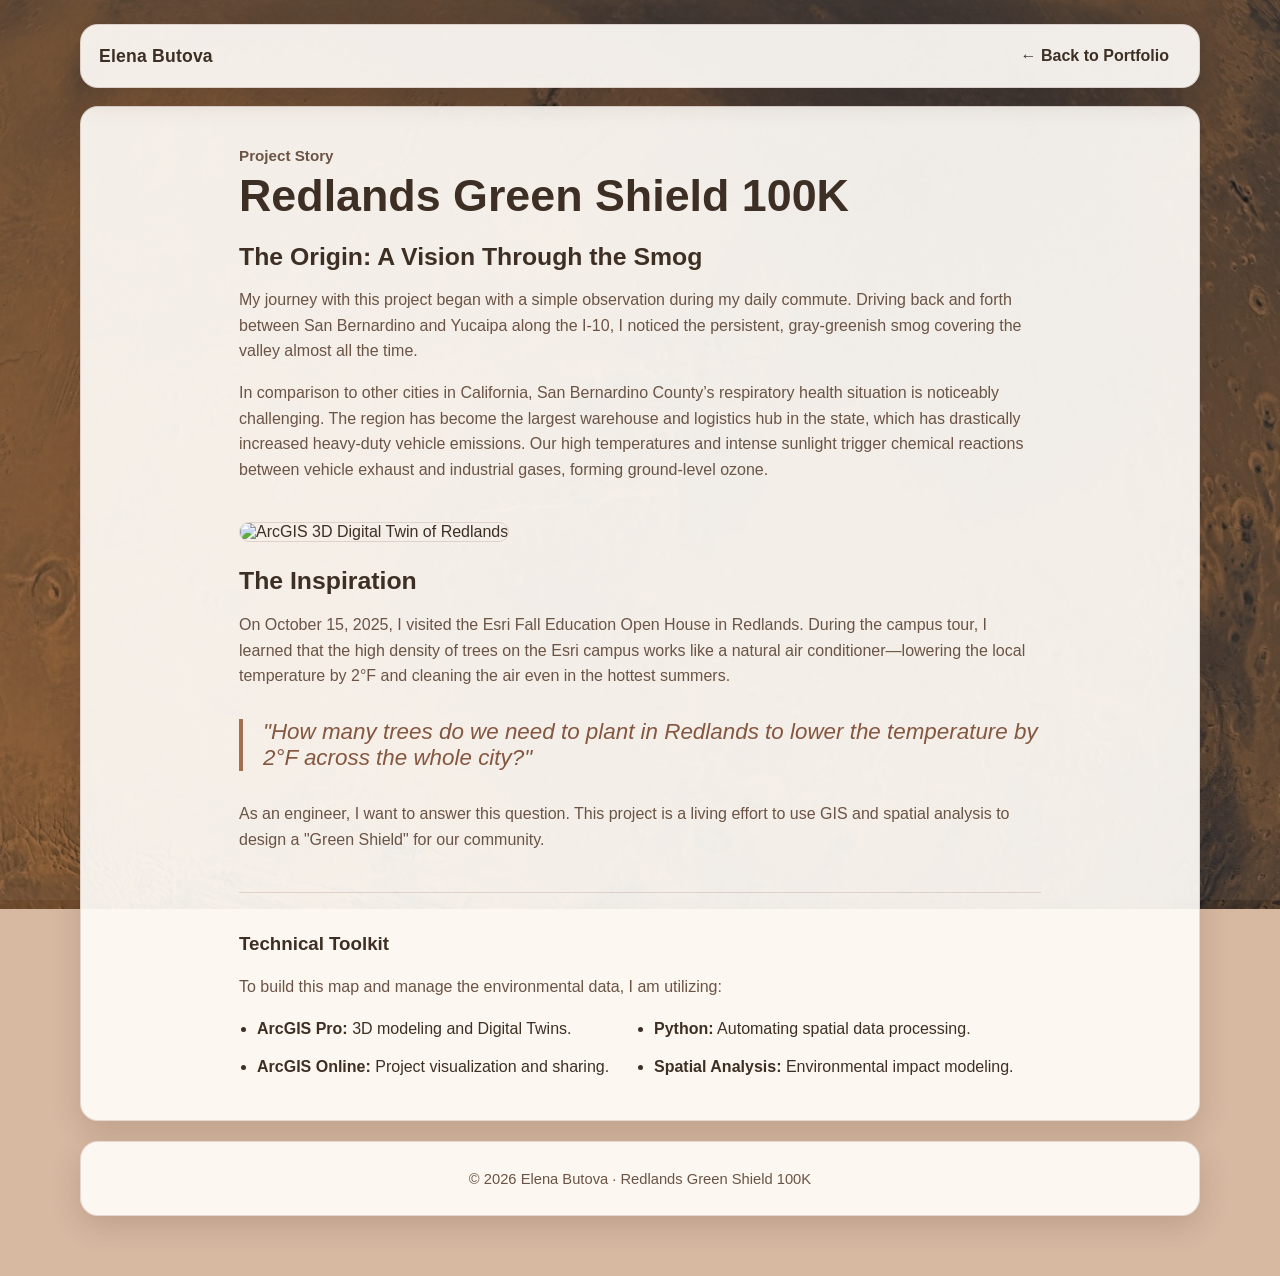
==== redlands-green-shield.html @ 52fdf7ba "Update redlands-green-shield.html" ====
<!DOCTYPE html>
<html lang="en">
<head>
  <meta charset="UTF-8">
  <meta name="viewport" content="width=device-width, initial-scale=1.0" />
  <title>Redlands Green Shield 100K | Project Story</title>
  
  <link rel="icon" href="assets/favicon.ico" />
  <link rel="icon" type="image/png" sizes="32x32" href="assets/favicon-32x32.png" />
  <link rel="icon" type="image/png" sizes="16x16" href="assets/favicon-16x16.png" />
  <link rel="apple-touch-icon" href="assets/apple-touch-icon.png" />

  <link rel="stylesheet" href="styles.css" />
  <style>
    .story-content {
      max-width: 850px;
      margin: 0 auto;
      padding: 40px 24px;
    }
    .article-image {
      width: 100%;
      border-radius: var(--radius);
      margin: 24px 0;
      border: 1px solid var(--card-border);
    }
    blockquote {
      font-size: 1.4rem;
      font-style: italic;
      color: var(--accent-dark);
      border-left: 4px solid var(--accent);
      padding-left: 20px;
      margin: 30px 0;
    }
  </style>
</head>
<body>
  <div class="container">
    <header class="topbar card">
      <div class="topbar-inner">
        <div class="brand">Elena Butova</div>
        <nav class="nav">
          <a href="index.html">← Back to Portfolio</a>
        </nav>
      </div>
    </header>

    <main class="card">
      <div class="story-content">
        <p class="eyebrow">Project Story</p>
        <h1 style="font-size: 2.8rem; margin-bottom: 20px;">Redlands Green Shield 100K</h1>
        
        <section>
          <h2>The Origin: A Vision Through the Smog</h2>
          <p class="muted">
            My journey with this project began with a simple observation during my daily commute. 
            Driving back and forth between San Bernardino and Yucaipa along the I-10, I noticed 
            the persistent, gray-greenish smog covering the valley almost all the time.
          </p>
          <p class="muted">
            In comparison to other cities in California, San Bernardino County’s respiratory 
            health situation is noticeably challenging. The region has become the largest 
            warehouse and logistics hub in the state, which has drastically increased 
            heavy-duty vehicle emissions. Our high temperatures and intense sunlight trigger 
            chemical reactions between vehicle exhaust and industrial gases, forming ground-level ozone.
          </p>
        </section>

        <img src="assets/redlands-map-preview.jpg" alt="ArcGIS 3D Digital Twin of Redlands" class="article-image" />

        <section>
          <h2>The Inspiration</h2>
          <p class="muted">
            On October 15, 2025, I visited the Esri Fall Education Open House in Redlands. 
            During the campus tour, I learned that the high density of trees on the Esri campus 
            works like a natural air conditioner—lowering the local temperature by 2°F and 
            cleaning the air even in the hottest summers.
          </p>
          
          <blockquote>
            "How many trees do we need to plant in Redlands to lower the temperature by 2°F across the whole city?"
          </blockquote>

          <p class="muted">
            As an engineer, I want to answer this question. This project is a living effort to 
            use GIS and spatial analysis to design a "Green Shield" for our community.
          </p>
        </section>

        <hr style="border: 0; border-top: 1px solid var(--card-border); margin: 40px 0;">

        <section id="tools">
          <h3>Technical Toolkit</h3>
          <p class="muted">To build this map and manage the environmental data, I am utilizing:</p>
          <ul class="clean" style="display: grid; grid-template-columns: 1fr 1fr; gap: 10px;">
            <li><strong>ArcGIS Pro:</strong> 3D modeling and Digital Twins.</li>
            <li><strong>Python:</strong> Automating spatial data processing.</li>
            <li><strong>ArcGIS Online:</strong> Project visualization and sharing.</li>
            <li><strong>Spatial Analysis:</strong> Environmental impact modeling.</li>
          </ul>
        </section>
      </div>
    </main>

    <footer class="card" style="margin-top: 20px;">
      <p>© <span id="year"></span> Elena Butova · Redlands Green Shield 100K</p>
    </footer>
  </div>

  <script>
    document.getElementById("year").textContent = new Date().getFullYear();
  </script>
</body>
</html>
---- styles.css ----
/* Overlay presets:
   Soft (current): --bg-overlay: rgba(246, 236, 226, 0.12)
   Medium:         --bg-overlay: rgba(246, 236, 226, 0.22)
   Strong:         --bg-overlay: rgba(246, 236, 226, 0.40)
*/
:root{
  --bg-overlay: rgba(246, 236, 226, 0.12);
  --card: rgba(255, 252, 248, 0.92);
  --card-border: rgba(140, 110, 90, 0.22);
  --text: #3e2f25;
  --text-soft: #6a5445;
  --accent: #a26f4f;
  --accent-dark: #845740;
  --shadow: 0 10px 30px rgba(60, 40, 30, 0.16);
  --radius: 18px;
  --maxw: 1120px;
}
* { box-sizing: border-box; }
html, body {
  margin: 0;
  min-height: 100%;
}
body {
  position: relative;
  font-family: Inter, "Segoe UI", Roboto, Arial, sans-serif;
  color: var(--text);
  scroll-behavior: smooth;
  background-color: #d7b8a1; /* fallback only */
}

/* Mars image layer (filter affects image itself) */
body::before {
  content: "";
  position: fixed;
  inset: 0;
  z-index: -2;
  background: url("assets/mars-topo.jpg") center top / cover no-repeat;
  /* Presets:
     Balanced: brightness(0.62) saturate(0.88) contrast(0.92);
     Darker:   brightness(0.52) saturate(0.84) contrast(0.90);
     Softer:   brightness(0.68) saturate(0.90) contrast(0.94);
  */
  filter: brightness(0.62) saturate(0.88) contrast(0.92);
  transform: scale(1.02);
}

/* Very light wash (optional) */
body::after {
  content: "";
  position: fixed;
  inset: 0;
  z-index: -1;
  background: rgba(237, 214, 196, 0.06);
}


.container{
  width: min(var(--maxw), 92%);
  margin: 24px auto 60px;
}
.card{
  background: var(--card);
  border: 1px solid var(--card-border);
  border-radius: var(--radius);
  box-shadow: var(--shadow);
}
.topbar{
  position: sticky;
  top: 12px;
  z-index: 100;
  margin-bottom: 18px;
  backdrop-filter: none;
}
.topbar-inner{
  display: flex;
  align-items: center;
  justify-content: space-between;
  padding: 14px 18px;
  gap: 14px;
}
.brand{
  font-weight: 800;
  letter-spacing: 0.2px;
  font-size: 1.1rem;
  white-space: nowrap;
}
.nav{
  display: flex;
  flex-wrap: wrap;
  gap: 10px;
  justify-content: flex-end;
}
.nav a{
  text-decoration: none;
  color: var(--text);
  font-weight: 600;
  padding: 8px 12px;
  border-radius: 10px;
}
.nav a:hover{ background: rgba(162,111,79,0.10); }
.btn{
  display: inline-flex;
  align-items: center;
  min-height: 44px;
  text-decoration: none;
  border: none;
  cursor: pointer;
  background: var(--accent);
  color: #fff !important;
  font-weight: 700;
  padding: 11px 16px;
  border-radius: 12px;
  transition: .2s ease;
}
.btn:hover{ background: var(--accent-dark); transform: translateY(-1px); }
.btn.secondary{
  background: #fff;
  color: var(--text) !important;
  border: 1px solid var(--card-border);
}
.hero{
  display: grid;
  grid-template-columns: 220px 1fr;
  gap: 24px;
  padding: 24px;
  margin-bottom: 18px;
}
.portrait-wrap{
  width: 100%;
  aspect-ratio: 4/5;
  border-radius: 14px;
  overflow: hidden;
  border: 1px solid var(--card-border);
  background: #f2e6dd;
}
.portrait-wrap img{
  width: 100%;
  height: 100%;
  object-fit: cover;
  display: block;
}
.eyebrow{
  font-size: .95rem;
  color: var(--text-soft);
  margin: 0 0 6px;
  font-weight: 600;
}
h1{
  margin: 0;
  font-size: clamp(1.6rem, 2.3vw, 2.3rem);
  line-height: 1.15;
}
.subtitle{
  margin: 10px 0 14px;
  color: var(--text-soft);
  font-size: 1.05rem;
  line-height: 1.45;
  max-width: 700px;
}
.hero-actions{
  display: flex;
  flex-wrap: wrap;
  gap: 10px;
}
.grid-2{
  display: grid;
  grid-template-columns: 1fr 1fr;
  gap: 18px;
  margin-bottom: 18px;
}
.section{ padding: 22px; }
h2{
  margin: 0 0 14px;
  font-size: 1.55rem;
  line-height: 1.2;
}
.muted{ color: var(--text-soft); line-height: 1.6; }
ul.clean{
  margin: 12px 0 0;
  padding-left: 18px;
  line-height: 1.7;
}
.projects-wrap{
  display: grid;
  grid-template-columns: 1.6fr 1fr;
  gap: 18px;
}
.project-card{
  border: 1px solid var(--card-border);
  border-radius: 14px;
  padding: 14px;
  margin-bottom: 12px;
  background: rgba(255,255,255,0.65);
}
.project-title{
  margin: 0 0 6px;
  font-size: 1.15rem;
  font-weight: 800;
}
.project-text{
  margin: 0 0 10px;
  color: var(--text-soft);
  line-height: 1.5;
}
.contact-item{
  margin: 8px 0;
  line-height: 1.6;
}
.contact-item a{
  color: var(--accent-dark);
  text-decoration: none;
  font-weight: 600;
  word-break: break-all;
}
.contact-item a:hover{ text-decoration: underline; }
footer{
  margin-top: 20px;
  text-align: center;
  color: var(--text-soft);
  font-size: .92rem;
  padding: 14px;
}
@media (max-width: 900px){
  body { font-size: 16px; }
  .hero{ grid-template-columns: 1fr; padding: 16px; }
  .portrait-wrap{ max-width: 180px; }
  .grid-2, .projects-wrap{ grid-template-columns: 1fr; }
  .section { padding: 16px; }
  .topbar-inner{ align-items: flex-start; flex-direction: column; }
  .nav{ justify-content: flex-start; }
}


.contact-form{
  margin-top: 12px;
  display: grid;
  gap: 8px;
}
.contact-form label{
  font-weight: 700;
  color: var(--text);
  font-size: 0.95rem;
}
.contact-form input,
.contact-form textarea{
  width: 100%;
  border: 1px solid var(--card-border);
  border-radius: 10px;
  padding: 10px 12px;
  font: inherit;
  color: var(--text);
  background: rgba(255,255,255,0.9);
}
.contact-form input:focus,
.contact-form textarea:focus{
  outline: 2px solid rgba(162,111,79,0.3);
  border-color: var(--accent);
}
.form-note{
  margin: 6px 0 0;
  color: var(--text-soft);
  font-size: 0.88rem;
  line-height: 1.4;
}


/* Top menu social icons */
.icon-link{
  width: 40px;
  height: 40px;
  min-height: 40px !important;
  display: inline-flex;
  align-items: center;
  justify-content: center;
  border-radius: 10px;
  border: 1px solid var(--card-border);
  background: rgba(255,255,255,0.9);
  text-decoration: none;
  color: var(--text);
  padding: 0 !important;
}
.icon-link:hover{
  background: rgba(162,111,79,0.12);
}
.icon-link svg{
  width: 20px;
  height: 20px;
  fill: currentColor;
}



.icon-link img{
  width: 18px;
  height: 18px;
  display: block;
  object-fit: contain;
  filter: none;
}

.contact-form .btn{ width: fit-content; }
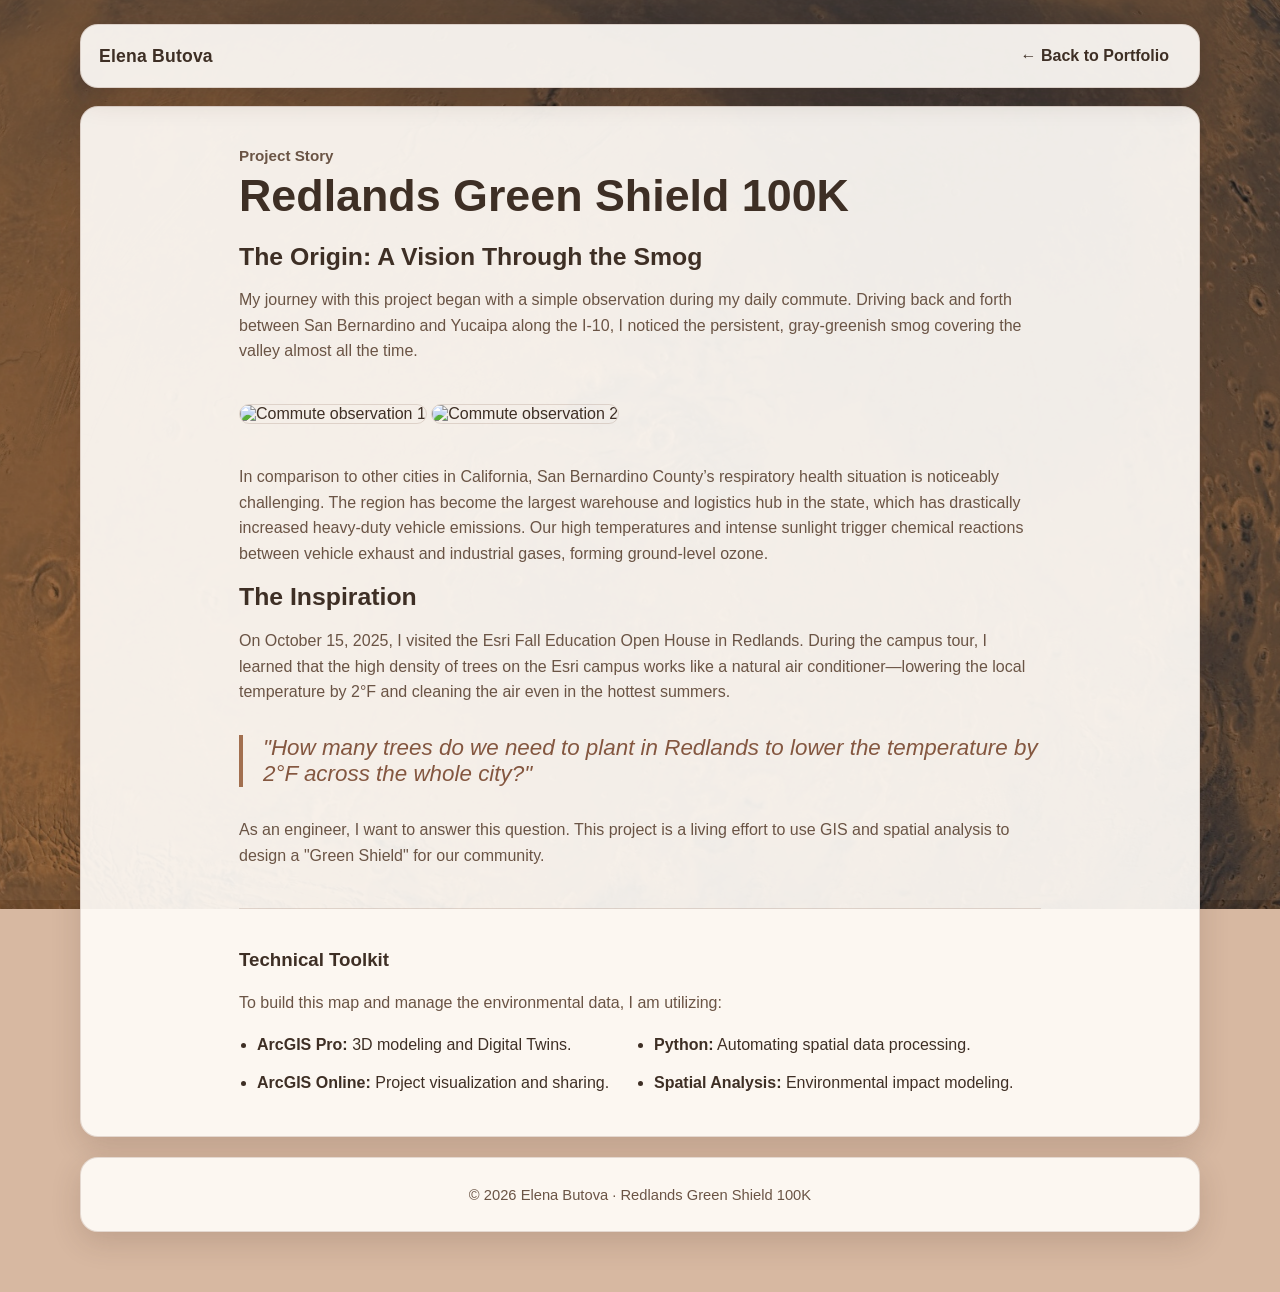
==== commit 2553d0d1: "Update redlands-green-shield.html" ====
--- a/redlands-green-shield.html
+++ b/redlands-green-shield.html
@@ -56,6 +56,12 @@
             Driving back and forth between San Bernardino and Yucaipa along the I-10, I noticed 
             the persistent, gray-greenish smog covering the valley almost all the time.
           </p>
+
+          <div class="image-row">
+            <img src="assets/pic1.jpg" alt="Commute observation 1" class="article-image" />
+            <img src="assets/pic2.jpg" alt="Commute observation 2" class="article-image" />
+          </div>
+          
           <p class="muted">
             In comparison to other cities in California, San Bernardino County’s respiratory 
             health situation is noticeably challenging. The region has become the largest 
@@ -64,8 +70,6 @@
             chemical reactions between vehicle exhaust and industrial gases, forming ground-level ozone.
           </p>
         </section>
-
-        <img src="assets/redlands-map-preview.jpg" alt="ArcGIS 3D Digital Twin of Redlands" class="article-image" />
 
         <section>
           <h2>The Inspiration</h2>
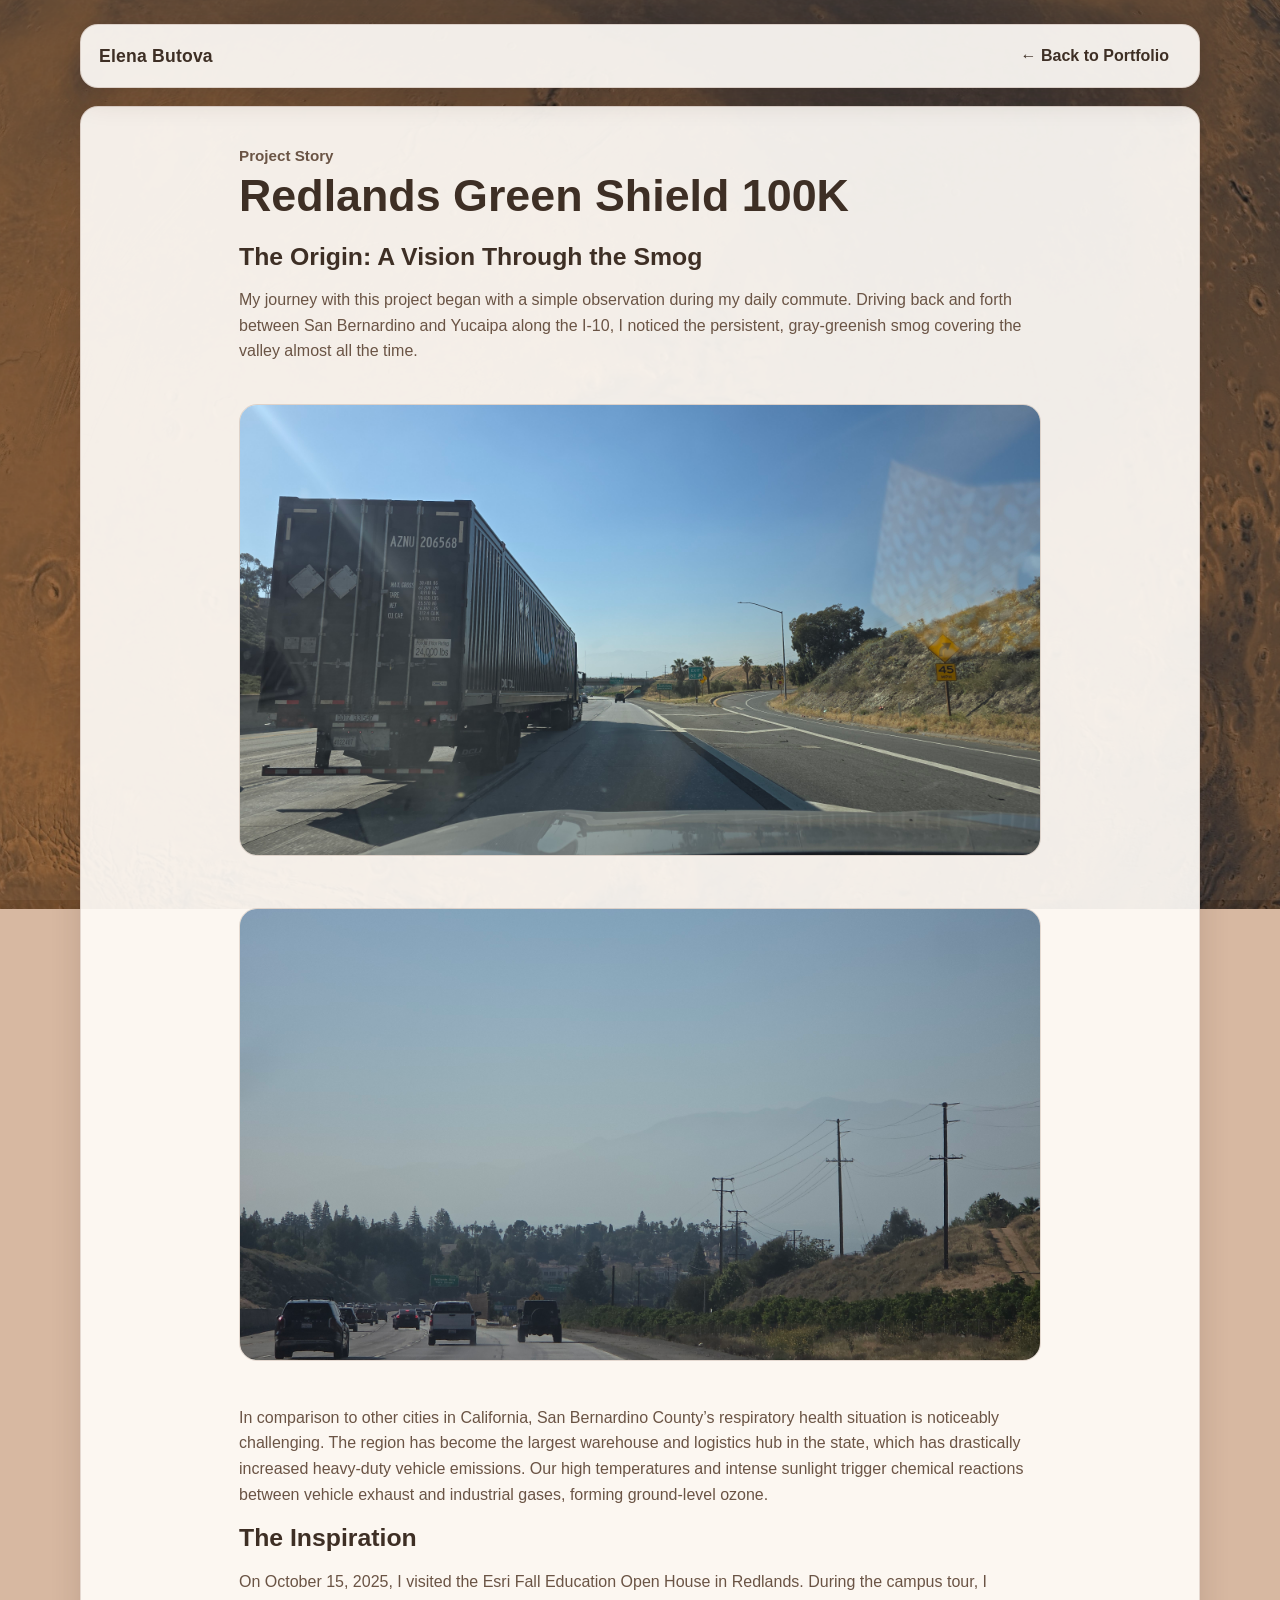
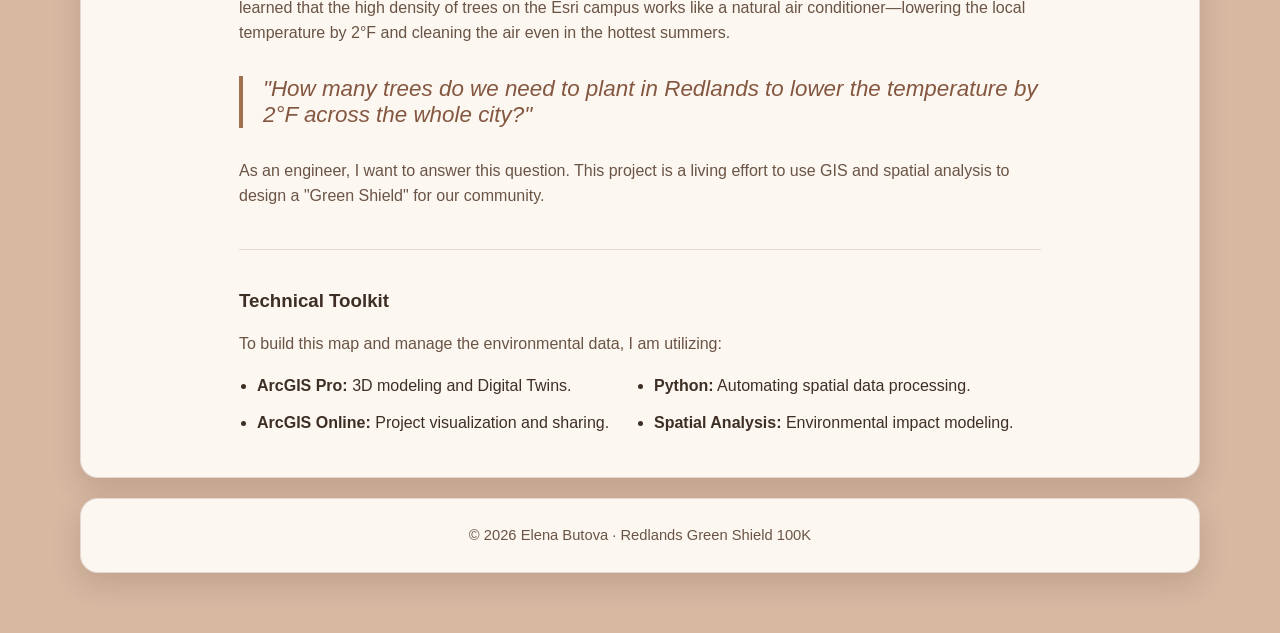
==== commit 4ed7ae63: "Update redlands-green-shield.html" ====
--- a/redlands-green-shield.html
+++ b/redlands-green-shield.html
@@ -3,7 +3,7 @@
 <head>
   <meta charset="UTF-8">
   <meta name="viewport" content="width=device-width, initial-scale=1.0" />
-  <title>Redlands Green Shield 100K | Project Story</title>
+  <title>Redlands Green Shield | Project Story</title>
   
   <link rel="icon" href="assets/favicon.ico" />
   <link rel="icon" type="image/png" sizes="32x32" href="assets/favicon-32x32.png" />
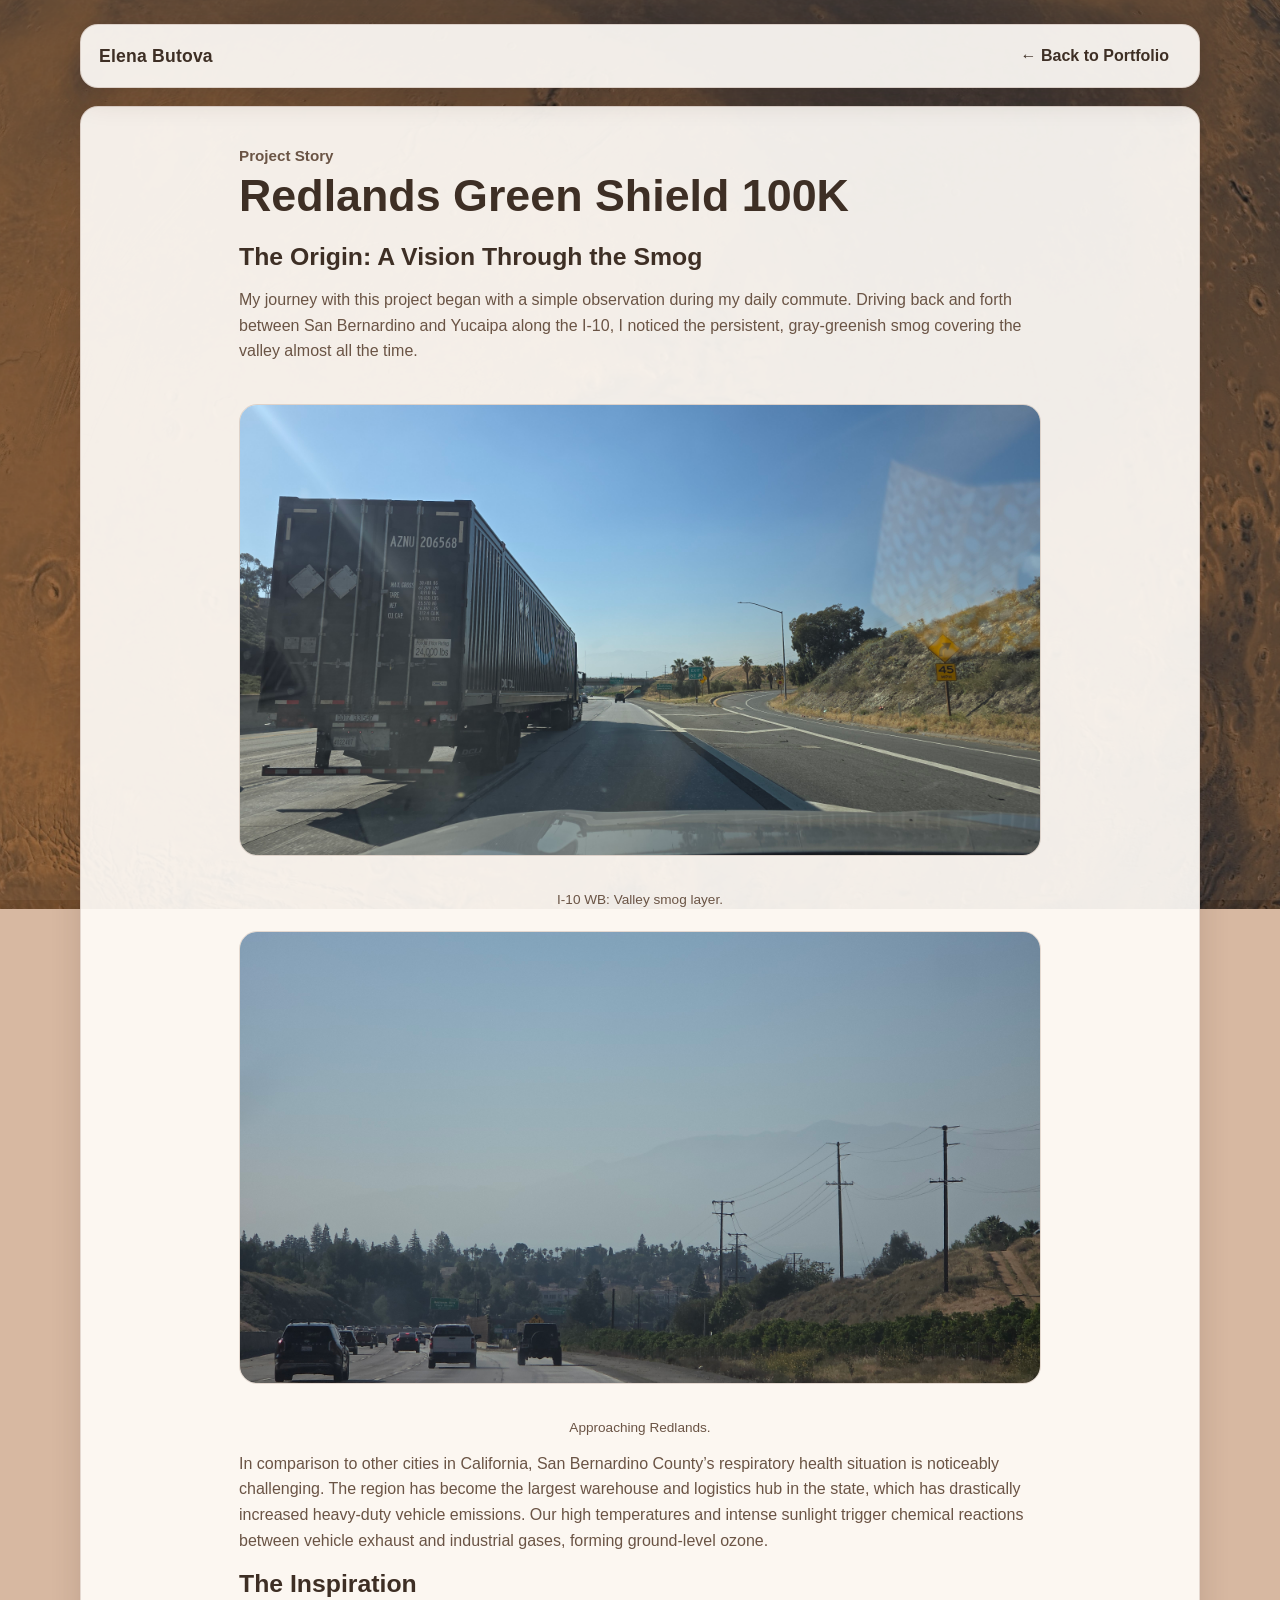
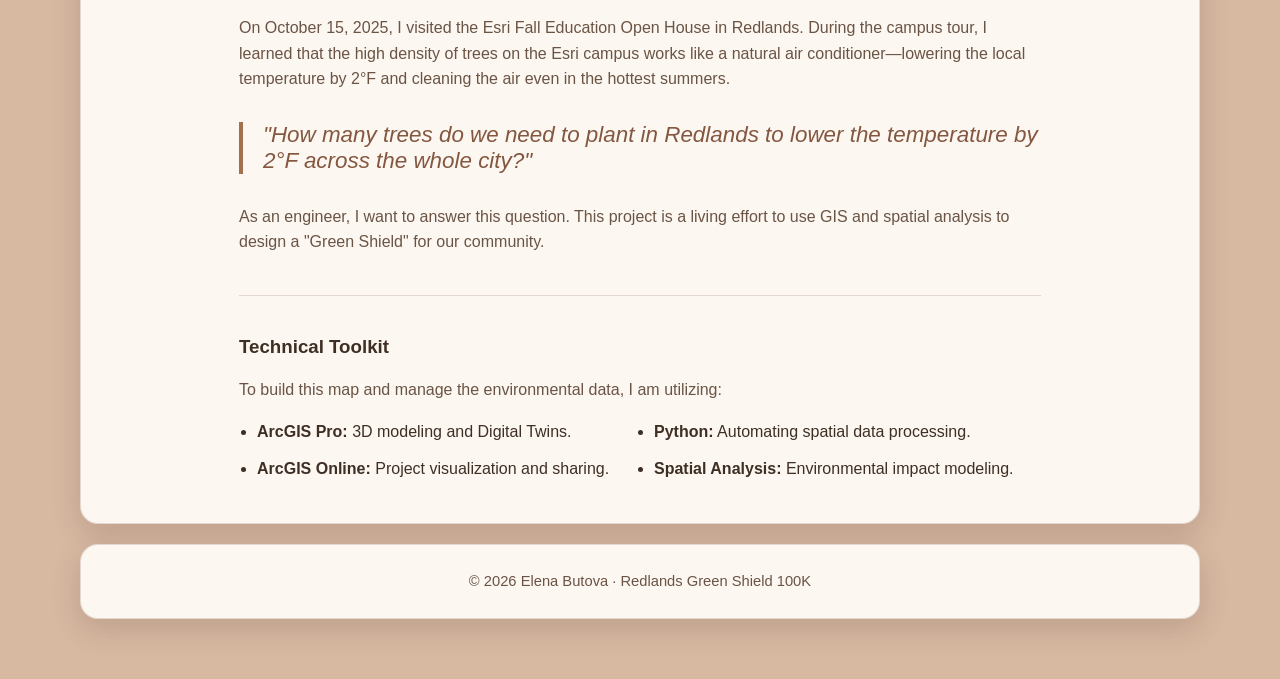
==== commit 4664d394: "Update redlands-green-shield.html" ====
--- a/redlands-green-shield.html
+++ b/redlands-green-shield.html
@@ -58,8 +58,18 @@
           </p>
 
           <div class="image-row">
-            <img src="assets/pic1.jpg" alt="Commute observation 1" class="article-image" />
-            <img src="assets/pic2.jpg" alt="Commute observation 2" class="article-image" />
+            <figure style="margin: 0;">
+              <img src="assets/pic1.jpg" alt="I-10 WB View" class="article-image" />
+              <figcaption style="font-size: 0.85rem; color: var(--text-soft); margin-top: 8px; text-align: center;">
+                I-10 WB: Valley smog layer.
+              </figcaption>
+            </figure>
+            <figure style="margin: 0;">
+              <img src="assets/pic2.jpg" alt="I-10 WB View" class="article-image" />
+              <figcaption style="font-size: 0.85rem; color: var(--text-soft); margin-top: 8px; text-align: center;">
+                Approaching Redlands.
+              </figcaption>
+            </figure>
           </div>
           
           <p class="muted">
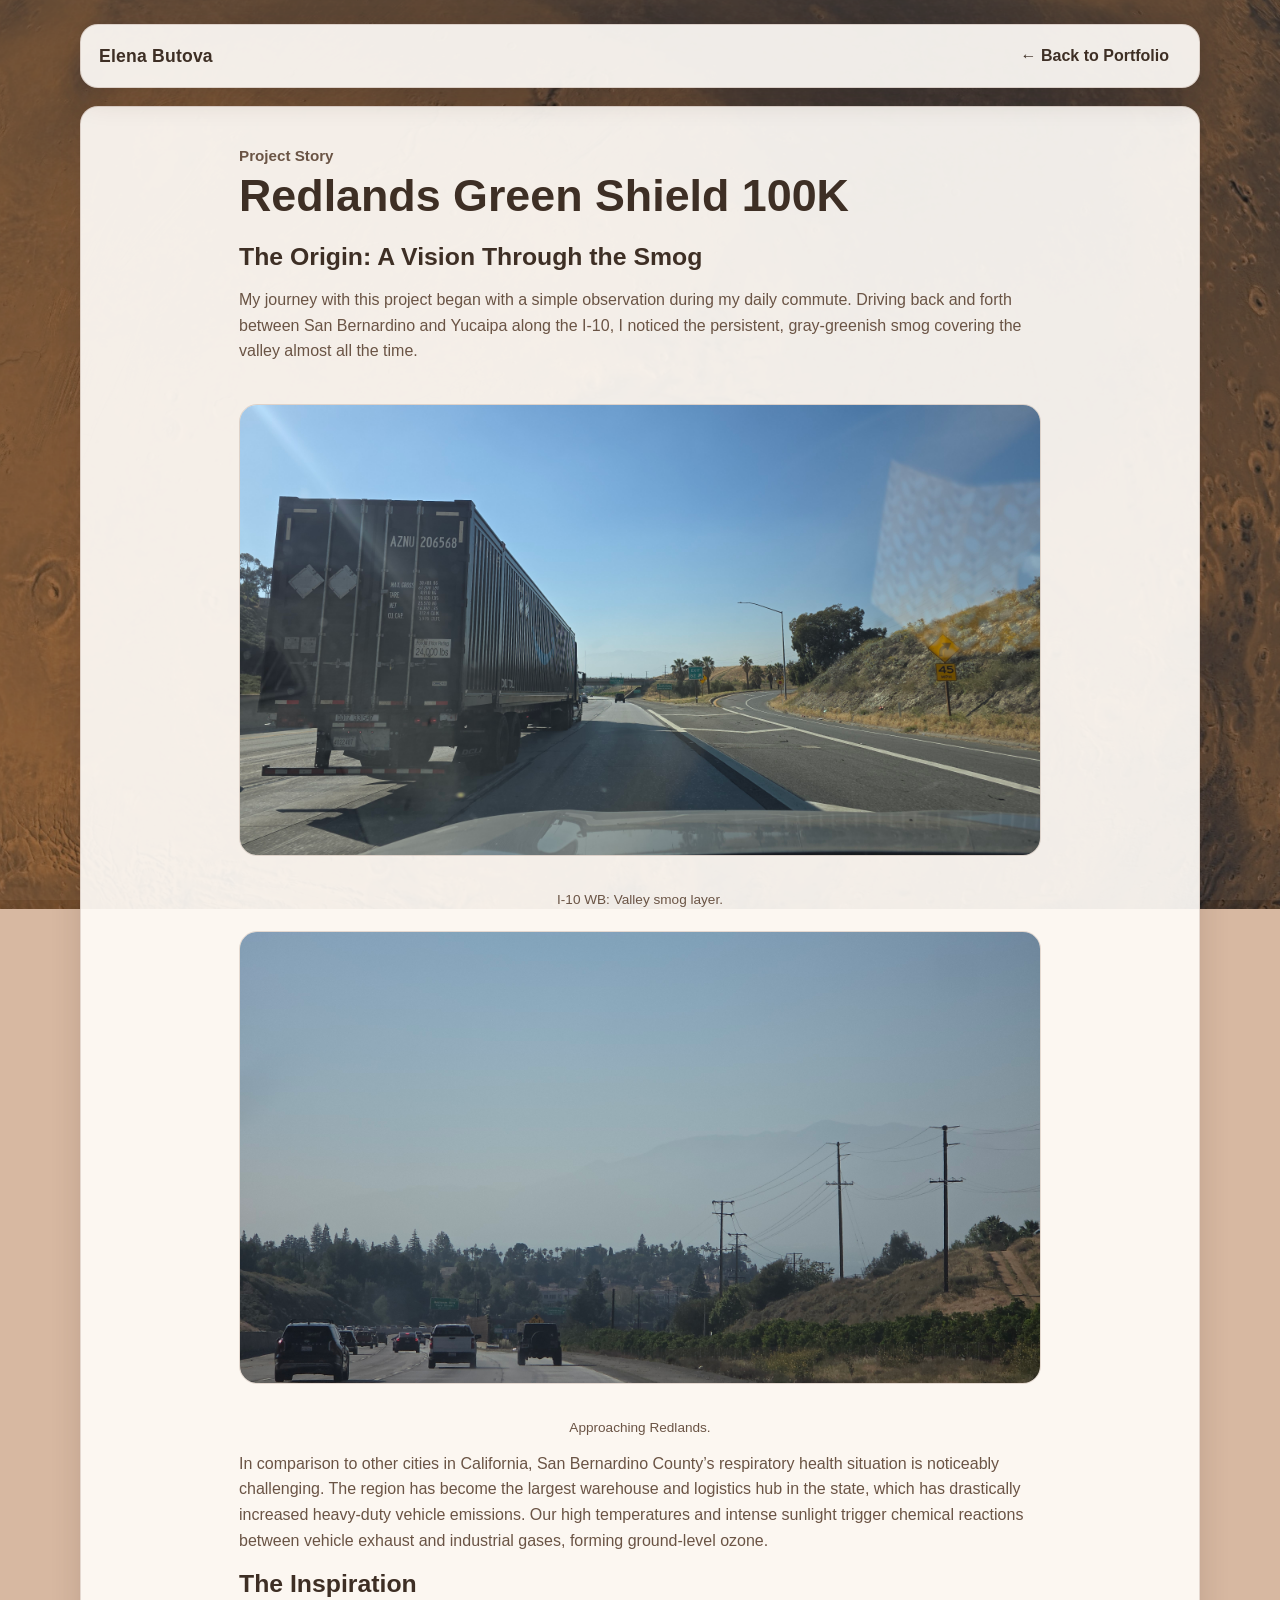
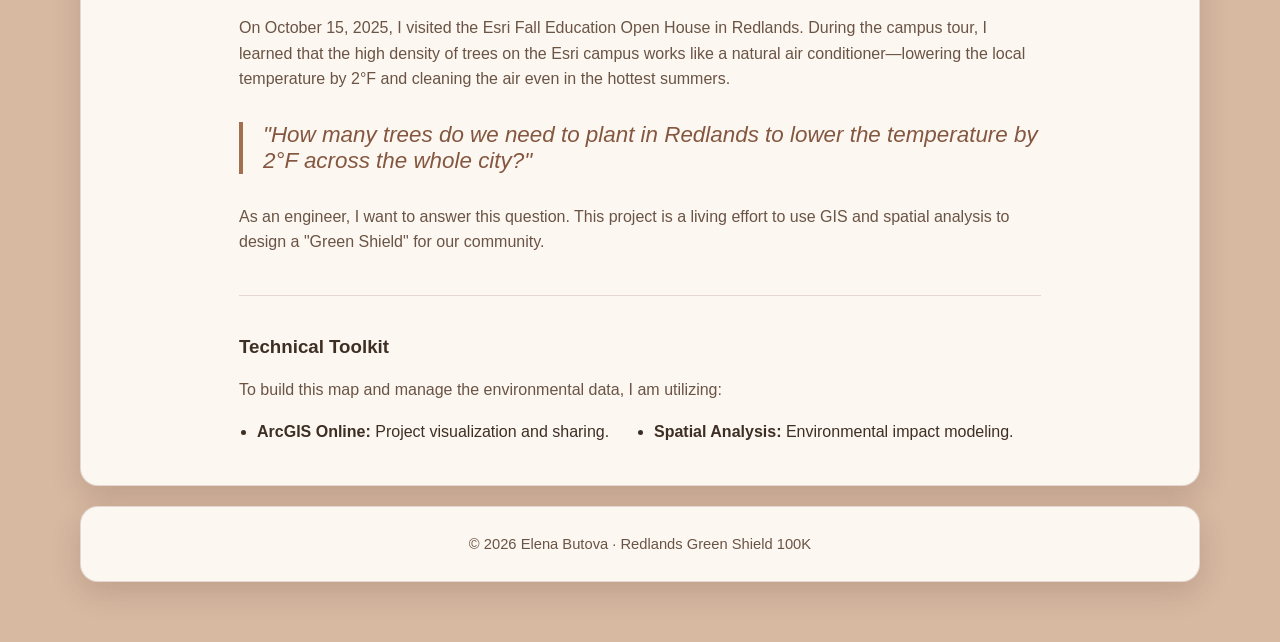
==== commit ab290354: "Update redlands-green-shield.html" ====
--- a/redlands-green-shield.html
+++ b/redlands-green-shield.html
@@ -106,8 +106,6 @@
           <h3>Technical Toolkit</h3>
           <p class="muted">To build this map and manage the environmental data, I am utilizing:</p>
           <ul class="clean" style="display: grid; grid-template-columns: 1fr 1fr; gap: 10px;">
-            <li><strong>ArcGIS Pro:</strong> 3D modeling and Digital Twins.</li>
-            <li><strong>Python:</strong> Automating spatial data processing.</li>
             <li><strong>ArcGIS Online:</strong> Project visualization and sharing.</li>
             <li><strong>Spatial Analysis:</strong> Environmental impact modeling.</li>
           </ul>
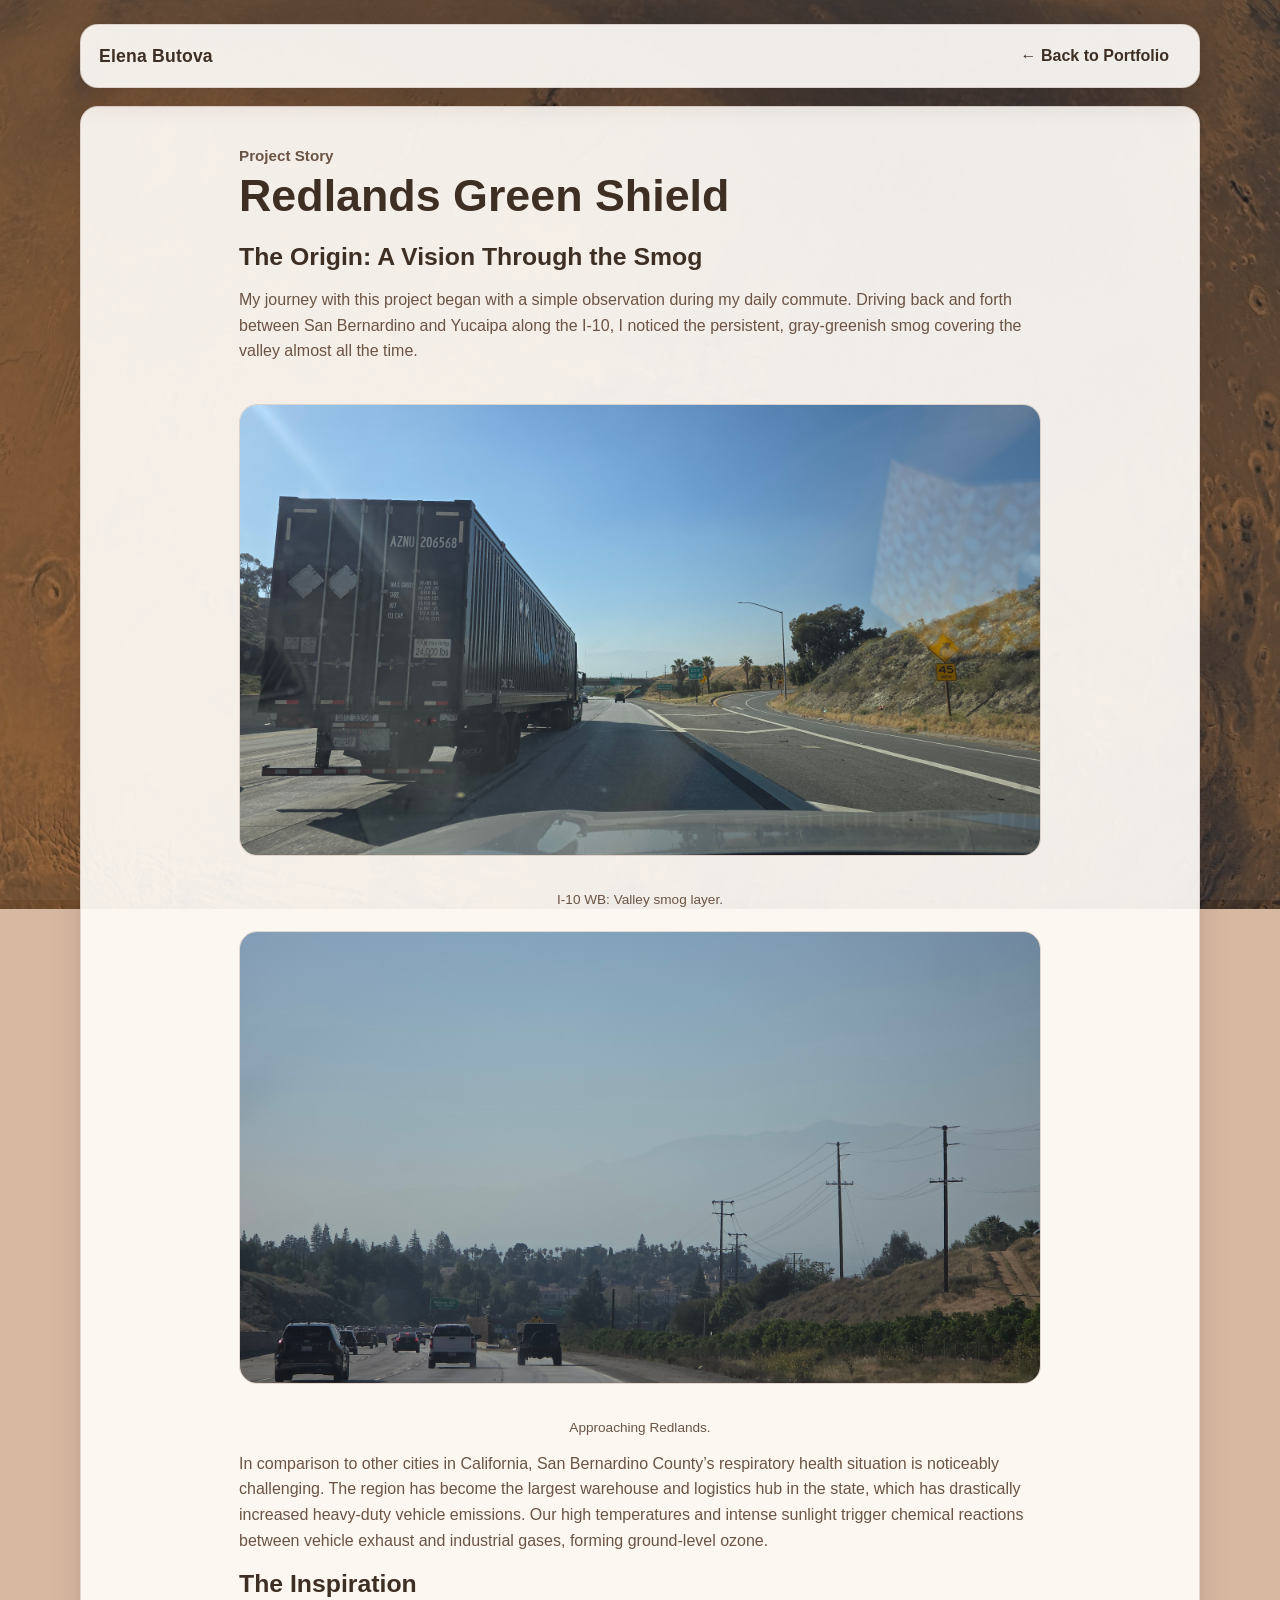
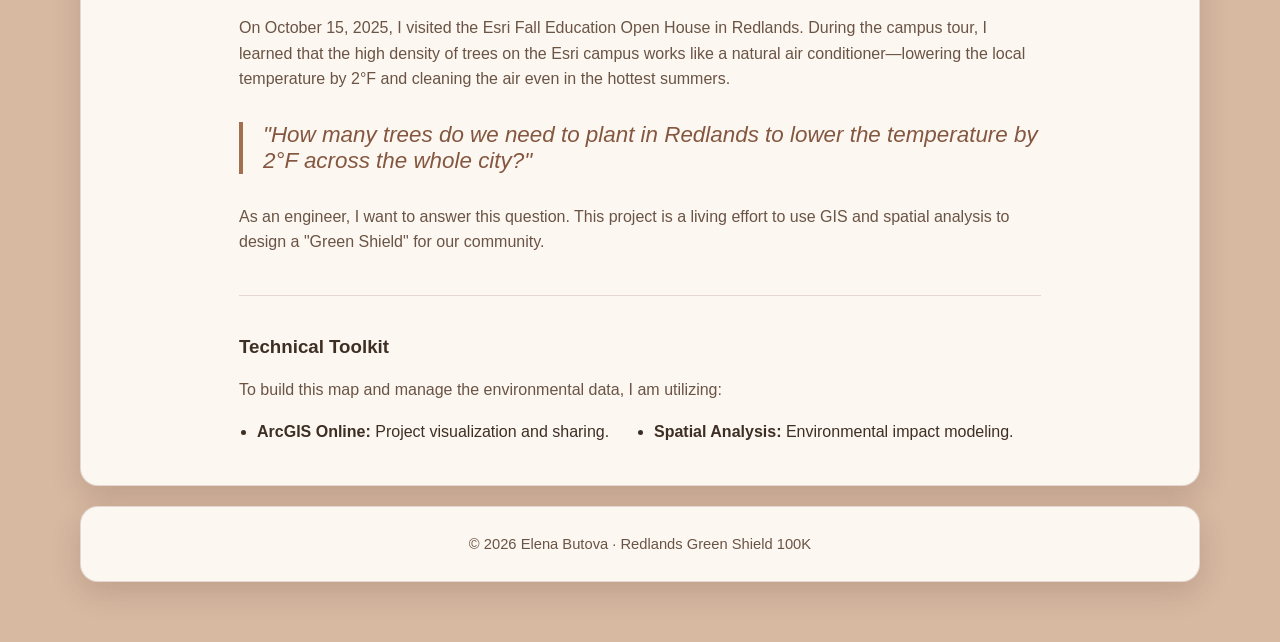
==== commit ce82305c: "Update redlands-green-shield.html" ====
--- a/redlands-green-shield.html
+++ b/redlands-green-shield.html
@@ -47,7 +47,7 @@
     <main class="card">
       <div class="story-content">
         <p class="eyebrow">Project Story</p>
-        <h1 style="font-size: 2.8rem; margin-bottom: 20px;">Redlands Green Shield 100K</h1>
+        <h1 style="font-size: 2.8rem; margin-bottom: 20px;">Redlands Green Shield</h1>
         
         <section>
           <h2>The Origin: A Vision Through the Smog</h2>
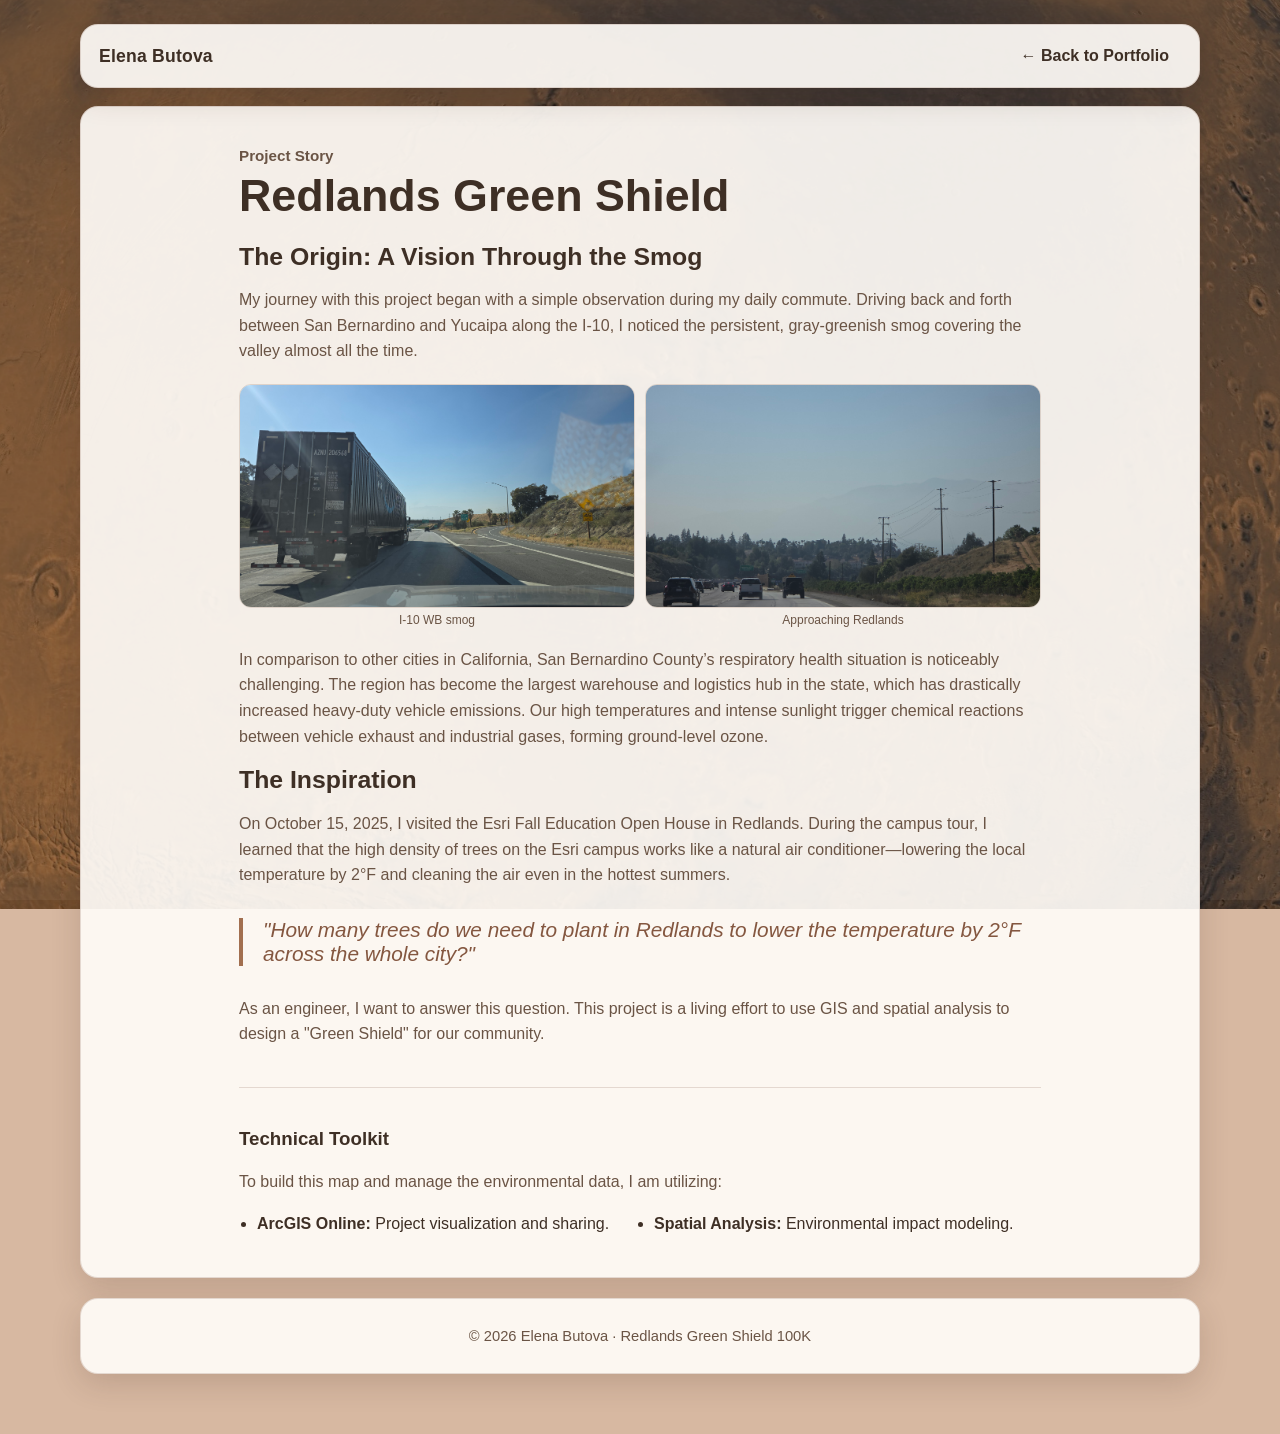
==== commit 1554b852: "Update redlands-green-shield.html" ====
--- a/redlands-green-shield.html
+++ b/redlands-green-shield.html
@@ -12,26 +12,43 @@
 
   <link rel="stylesheet" href="styles.css" />
   <style>
-    .story-content {
-      max-width: 850px;
-      margin: 0 auto;
-      padding: 40px 24px;
-    }
-    .article-image {
-      width: 100%;
-      border-radius: var(--radius);
-      margin: 24px 0;
-      border: 1px solid var(--card-border);
-    }
-    blockquote {
-      font-size: 1.4rem;
-      font-style: italic;
-      color: var(--accent-dark);
-      border-left: 4px solid var(--accent);
-      padding-left: 20px;
-      margin: 30px 0;
-    }
-  </style>
+  .story-content {
+    max-width: 850px;
+    margin: 0 auto;
+    padding: 40px 24px;
+  }
+  /* Layout for side-by-side images */
+  .commute-row {
+    display: flex;
+    gap: 10px;
+    margin: 20px 0;
+  }
+  .commute-row figure {
+    margin: 0;
+    flex: 1;
+  }
+  .article-image {
+    width: 100%;
+    height: auto;
+    border-radius: 12px;
+    border: 1px solid var(--card-border);
+    display: block;
+  }
+  figcaption {
+    font-size: 0.75rem;
+    color: var(--text-soft);
+    margin-top: 5px;
+    text-align: center;
+  }
+  blockquote {
+    font-size: 1.3rem;
+    font-style: italic;
+    color: var(--accent-dark);
+    border-left: 4px solid var(--accent);
+    padding-left: 20px;
+    margin: 30px 0;
+  }
+</style>
 </head>
 <body>
   <div class="container">
@@ -57,20 +74,16 @@
             the persistent, gray-greenish smog covering the valley almost all the time.
           </p>
 
-          <div class="image-row">
-            <figure style="margin: 0;">
-              <img src="assets/pic1.jpg" alt="I-10 WB View" class="article-image" />
-              <figcaption style="font-size: 0.85rem; color: var(--text-soft); margin-top: 8px; text-align: center;">
-                I-10 WB: Valley smog layer.
-              </figcaption>
-            </figure>
-            <figure style="margin: 0;">
-              <img src="assets/pic2.jpg" alt="I-10 WB View" class="article-image" />
-              <figcaption style="font-size: 0.85rem; color: var(--text-soft); margin-top: 8px; text-align: center;">
-                Approaching Redlands.
-              </figcaption>
-            </figure>
-          </div>
+          <div class="commute-row">
+        <figure>
+          <img src="assets/pic1.jpg" alt="I-10 WB smog" class="article-image">
+          <figcaption>I-10 WB smog</figcaption>
+        </figure>
+        <figure>
+          <img src="assets/pic2.jpg" alt="Approaching Redlands" class="article-image">
+          <figcaption>Approaching Redlands</figcaption>
+        </figure>
+      </div>
           
           <p class="muted">
             In comparison to other cities in California, San Bernardino County’s respiratory 
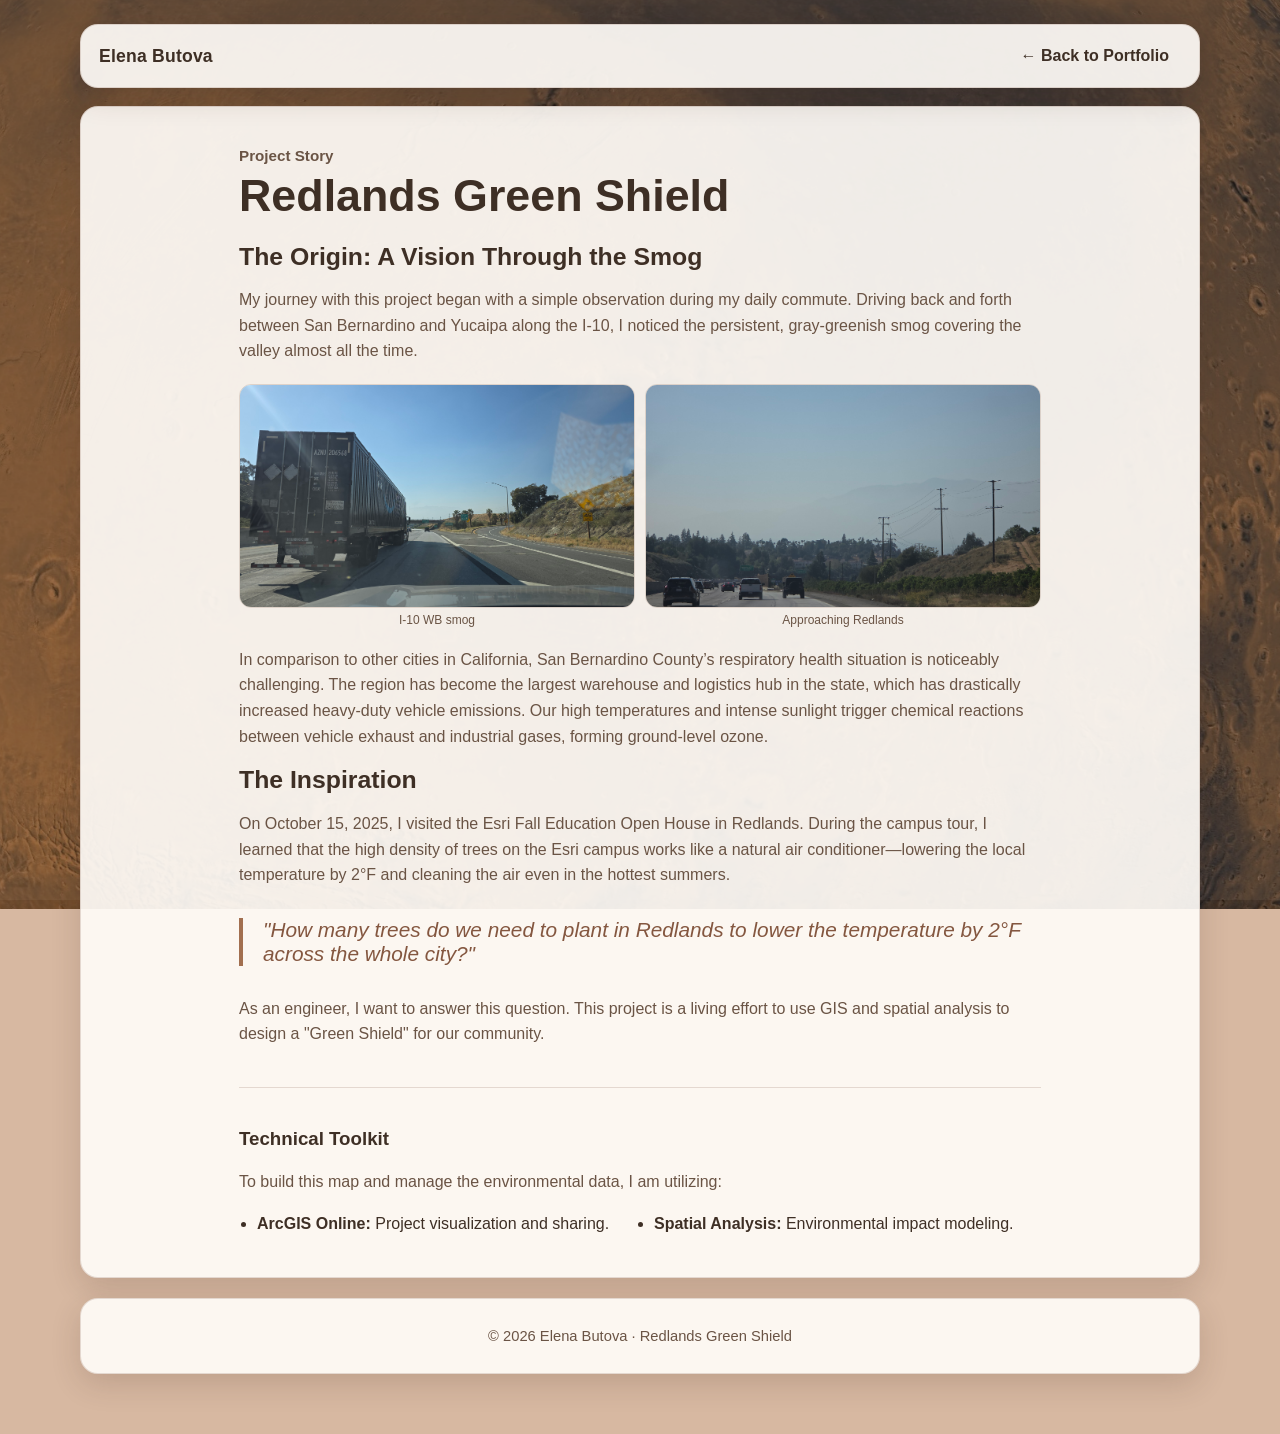
==== commit 5e101425: "Update redlands-green-shield.html" ====
--- a/redlands-green-shield.html
+++ b/redlands-green-shield.html
@@ -127,7 +127,7 @@
     </main>
 
     <footer class="card" style="margin-top: 20px;">
-      <p>© <span id="year"></span> Elena Butova · Redlands Green Shield 100K</p>
+      <p>© <span id="year"></span> Elena Butova · Redlands Green Shield</p>
     </footer>
   </div>
 
